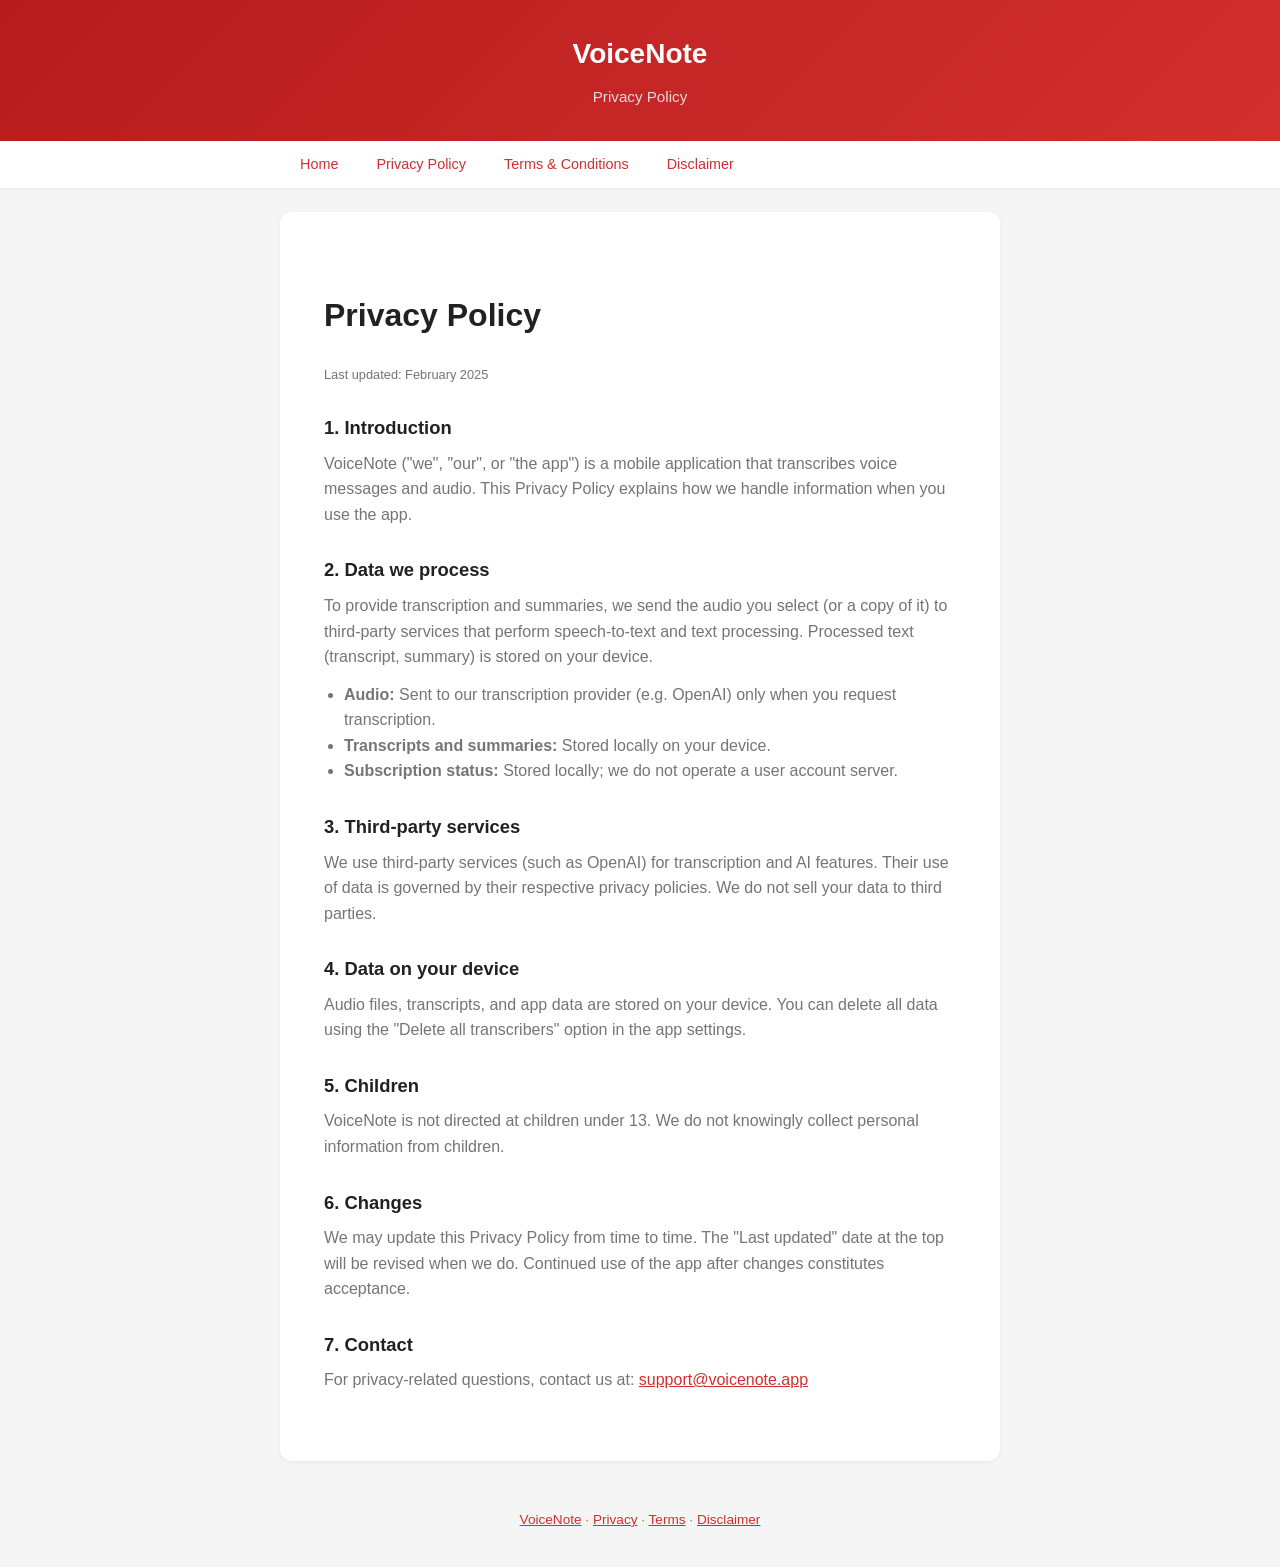
==== privacy.html @ 94fa7a2b "changes" ====
<!DOCTYPE html>
<html lang="en">
<head>
  <meta charset="UTF-8">
  <meta name="viewport" content="width=device-width, initial-scale=1">
  <title>Privacy Policy – VoiceNote</title>
  <link rel="stylesheet" href="css/style.css">
</head>
<body>
  <header>
    <h1>VoiceNote</h1>
    <p>Privacy Policy</p>
  </header>
  <nav>
    <div class="container" style="max-width: 720px;">
      <a href="index.html">Home</a>
      <a href="privacy.html">Privacy Policy</a>
      <a href="terms.html">Terms &amp; Conditions</a>
      <a href="disclaimer.html">Disclaimer</a>
    </div>
  </nav>
  <main>
    <div class="container">
      <h1>Privacy Policy</h1>
      <p class="last-update">Last updated: February 2025</p>

      <h2>1. Introduction</h2>
      <p>VoiceNote ("we", "our", or "the app") is a mobile application that transcribes voice messages and audio. This Privacy Policy explains how we handle information when you use the app.</p>

      <h2>2. Data we process</h2>
      <p>To provide transcription and summaries, we send the audio you select (or a copy of it) to third-party services that perform speech-to-text and text processing. Processed text (transcript, summary) is stored on your device.</p>
      <ul>
        <li><strong>Audio:</strong> Sent to our transcription provider (e.g. OpenAI) only when you request transcription.</li>
        <li><strong>Transcripts and summaries:</strong> Stored locally on your device.</li>
        <li><strong>Subscription status:</strong> Stored locally; we do not operate a user account server.</li>
      </ul>

      <h2>3. Third-party services</h2>
      <p>We use third-party services (such as OpenAI) for transcription and AI features. Their use of data is governed by their respective privacy policies. We do not sell your data to third parties.</p>

      <h2>4. Data on your device</h2>
      <p>Audio files, transcripts, and app data are stored on your device. You can delete all data using the "Delete all transcribers" option in the app settings.</p>

      <h2>5. Children</h2>
      <p>VoiceNote is not directed at children under 13. We do not knowingly collect personal information from children.</p>

      <h2>6. Changes</h2>
      <p>We may update this Privacy Policy from time to time. The "Last updated" date at the top will be revised when we do. Continued use of the app after changes constitutes acceptance.</p>

      <h2>7. Contact</h2>
      <p>For privacy-related questions, contact us at: <a href="mailto:support@voicenote.app">support@voicenote.app</a></p>
    </div>
  </main>
  <footer>
    <p><a href="index.html">VoiceNote</a> · <a href="privacy.html">Privacy</a> · <a href="terms.html">Terms</a> · <a href="disclaimer.html">Disclaimer</a></p>
  </footer>
</body>
</html>
---- css/style.css ----
/* VoiceNote website – simple, app-aligned */
:root {
  --primary: #d32f2f;
  --primary-dark: #b71c1c;
  --text: #212121;
  --text-secondary: #757575;
  --bg: #f5f5f5;
  --surface: #ffffff;
}

* {
  box-sizing: border-box;
}

body {
  margin: 0;
  font-family: -apple-system, BlinkMacSystemFont, 'Segoe UI', Roboto, Oxygen, Ubuntu, sans-serif;
  background: var(--bg);
  color: var(--text);
  line-height: 1.6;
}

.container {
  max-width: 720px;
  margin: 0 auto;
  padding: 24px 20px;
}

header {
  background: linear-gradient(135deg, var(--primary-dark), var(--primary));
  color: white;
  padding: 32px 20px;
  text-align: center;
}

header h1 {
  margin: 0;
  font-size: 1.75rem;
  font-weight: 700;
  color: #ffffff;
}

header p {
  margin: 8px 0 0;
  opacity: 0.9;
  font-size: 0.95rem;
  color: #eeeeee;
}

nav {
  background: var(--surface);
  padding: 12px 20px;
  box-shadow: 0 1px 3px rgba(0,0,0,0.08);
}

nav .container {
  padding: 0 20px;
  display: flex;
  flex-wrap: wrap;
  gap: 8px;
  align-items: center;
}

nav a {
  color: var(--primary);
  text-decoration: none;
  font-weight: 500;
  font-size: 0.9rem;
  margin-right: 30px;
}

nav a:hover {
  text-decoration: underline;
}

main {
  background: var(--surface);
  margin: 24px auto;
  padding: 32px 24px;
  max-width: 720px;
  border-radius: 12px;
  box-shadow: 0 1px 4px rgba(0,0,0,0.06);
}

h1, h2 {
  color: var(--text);
}

h2 {
  font-size: 1.15rem;
  margin-top: 28px;
  margin-bottom: 8px;
}

h2:first-child {
  margin-top: 0;
}

p {
  margin: 0 0 12px;
  color: var(--text-secondary);
}

ul {
  margin: 0 0 12px;
  padding-left: 1.25rem;
  color: var(--text-secondary);
}

a {
  color: var(--primary);
}

footer {
  text-align: center;
  padding: 24px 20px;
  color: var(--text-secondary);
  font-size: 0.85rem;
}

.last-update {
  font-size: 0.8rem;
  color: var(--text-secondary);
  margin-top: 24px;
}
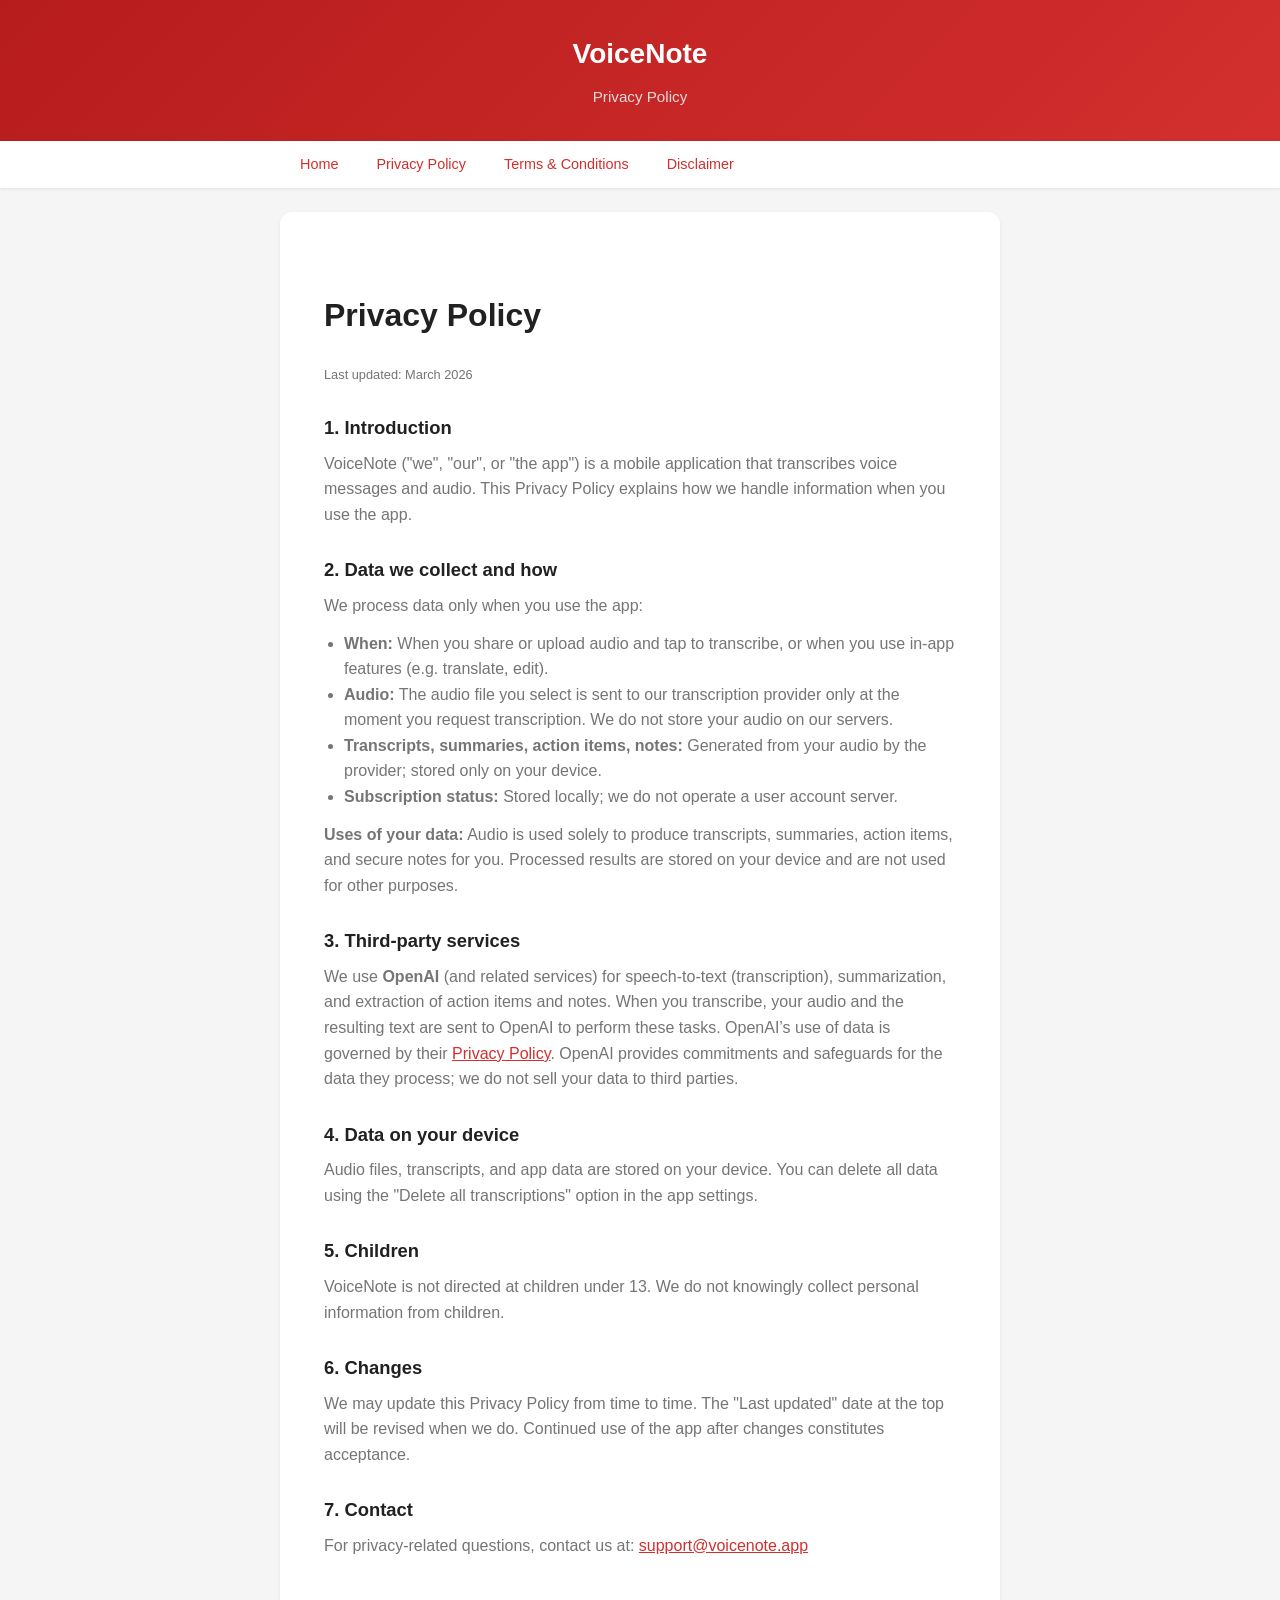
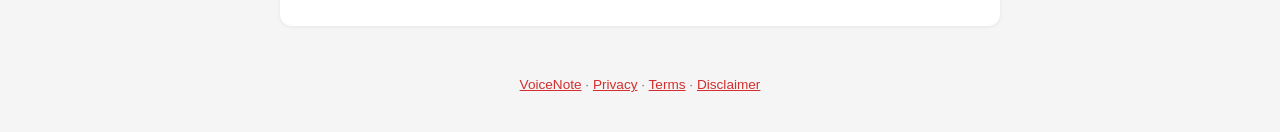
==== commit b0070470: "Update privacy.html" ====
--- a/privacy.html
+++ b/privacy.html
@@ -22,24 +22,26 @@
   <main>
     <div class="container">
       <h1>Privacy Policy</h1>
-      <p class="last-update">Last updated: February 2025</p>
+      <p class="last-update">Last updated: March 2026</p>
 
       <h2>1. Introduction</h2>
       <p>VoiceNote ("we", "our", or "the app") is a mobile application that transcribes voice messages and audio. This Privacy Policy explains how we handle information when you use the app.</p>
 
-      <h2>2. Data we process</h2>
-      <p>To provide transcription and summaries, we send the audio you select (or a copy of it) to third-party services that perform speech-to-text and text processing. Processed text (transcript, summary) is stored on your device.</p>
+      <h2>2. Data we collect and how</h2>
+      <p>We process data only when you use the app:</p>
       <ul>
-        <li><strong>Audio:</strong> Sent to our transcription provider (e.g. OpenAI) only when you request transcription.</li>
-        <li><strong>Transcripts and summaries:</strong> Stored locally on your device.</li>
+        <li><strong>When:</strong> When you share or upload audio and tap to transcribe, or when you use in-app features (e.g. translate, edit).</li>
+        <li><strong>Audio:</strong> The audio file you select is sent to our transcription provider only at the moment you request transcription. We do not store your audio on our servers.</li>
+        <li><strong>Transcripts, summaries, action items, notes:</strong> Generated from your audio by the provider; stored only on your device.</li>
         <li><strong>Subscription status:</strong> Stored locally; we do not operate a user account server.</li>
       </ul>
+      <p><strong>Uses of your data:</strong> Audio is used solely to produce transcripts, summaries, action items, and secure notes for you. Processed results are stored on your device and are not used for other purposes.</p>
 
       <h2>3. Third-party services</h2>
-      <p>We use third-party services (such as OpenAI) for transcription and AI features. Their use of data is governed by their respective privacy policies. We do not sell your data to third parties.</p>
+      <p>We use <strong>OpenAI</strong> (and related services) for speech-to-text (transcription), summarization, and extraction of action items and notes. When you transcribe, your audio and the resulting text are sent to OpenAI to perform these tasks. OpenAI’s use of data is governed by their <a href="https://openai.com/policies/privacy-policy" target="_blank" rel="noopener">Privacy Policy</a>. OpenAI provides commitments and safeguards for the data they process; we do not sell your data to third parties.</p>
 
       <h2>4. Data on your device</h2>
-      <p>Audio files, transcripts, and app data are stored on your device. You can delete all data using the "Delete all transcribers" option in the app settings.</p>
+      <p>Audio files, transcripts, and app data are stored on your device. You can delete all data using the "Delete all transcriptions" option in the app settings.</p>
 
       <h2>5. Children</h2>
       <p>VoiceNote is not directed at children under 13. We do not knowingly collect personal information from children.</p>
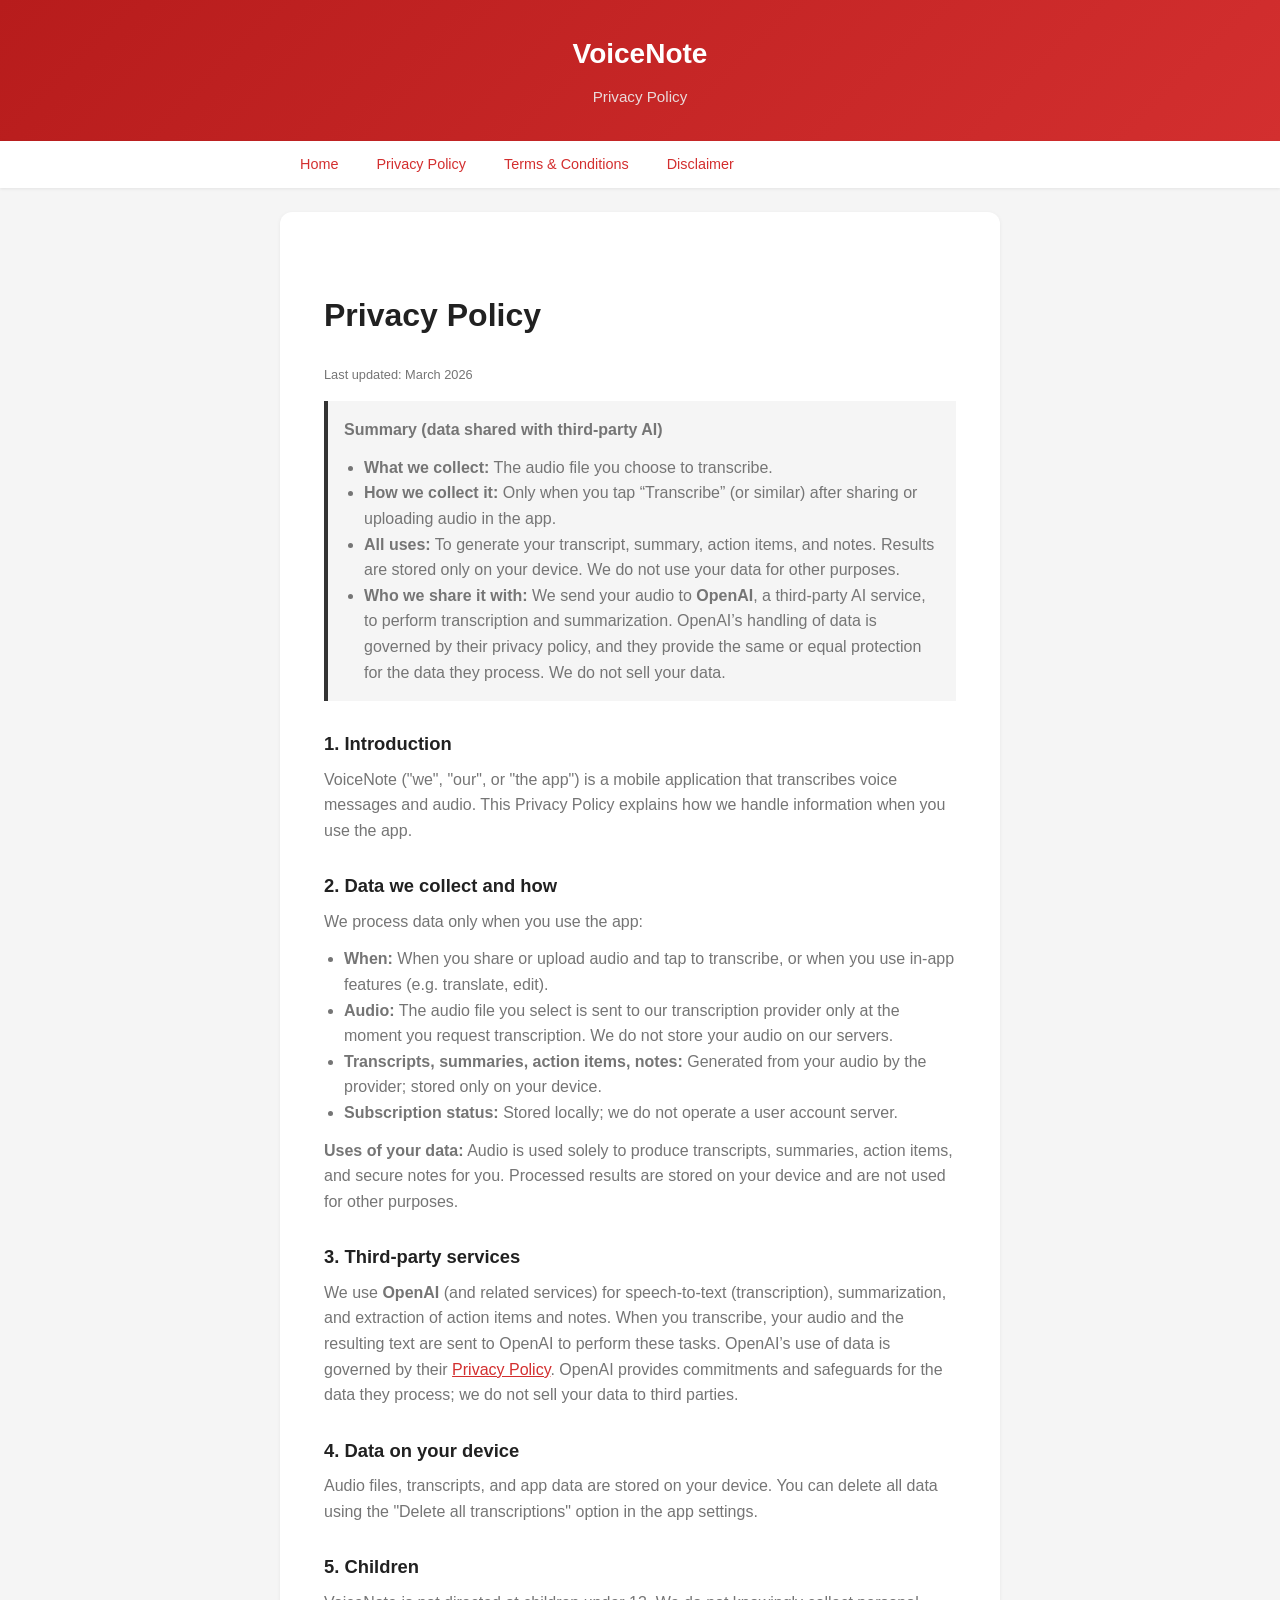
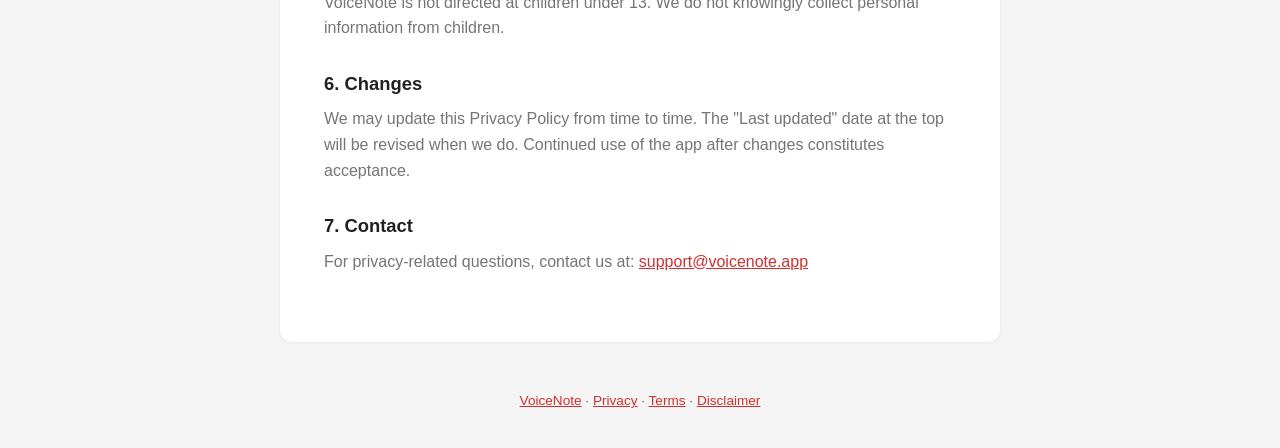
==== commit 3b70c266: "Update privacy.html" ====
--- a/privacy.html
+++ b/privacy.html
@@ -23,6 +23,16 @@
     <div class="container">
       <h1>Privacy Policy</h1>
       <p class="last-update">Last updated: March 2026</p>
+
+      <div style="background:#f5f5f5; padding:1em; margin:1em 0; border-left:4px solid #333;">
+        <p style="margin-top:0;"><strong>Summary (data shared with third-party AI)</strong></p>
+        <ul style="margin-bottom:0;">
+          <li><strong>What we collect:</strong> The audio file you choose to transcribe.</li>
+          <li><strong>How we collect it:</strong> Only when you tap “Transcribe” (or similar) after sharing or uploading audio in the app.</li>
+          <li><strong>All uses:</strong> To generate your transcript, summary, action items, and notes. Results are stored only on your device. We do not use your data for other purposes.</li>
+          <li><strong>Who we share it with:</strong> We send your audio to <strong>OpenAI</strong>, a third-party AI service, to perform transcription and summarization. OpenAI’s handling of data is governed by their privacy policy, and they provide the same or equal protection for the data they process. We do not sell your data.</li>
+        </ul>
+      </div>
 
       <h2>1. Introduction</h2>
       <p>VoiceNote ("we", "our", or "the app") is a mobile application that transcribes voice messages and audio. This Privacy Policy explains how we handle information when you use the app.</p>
